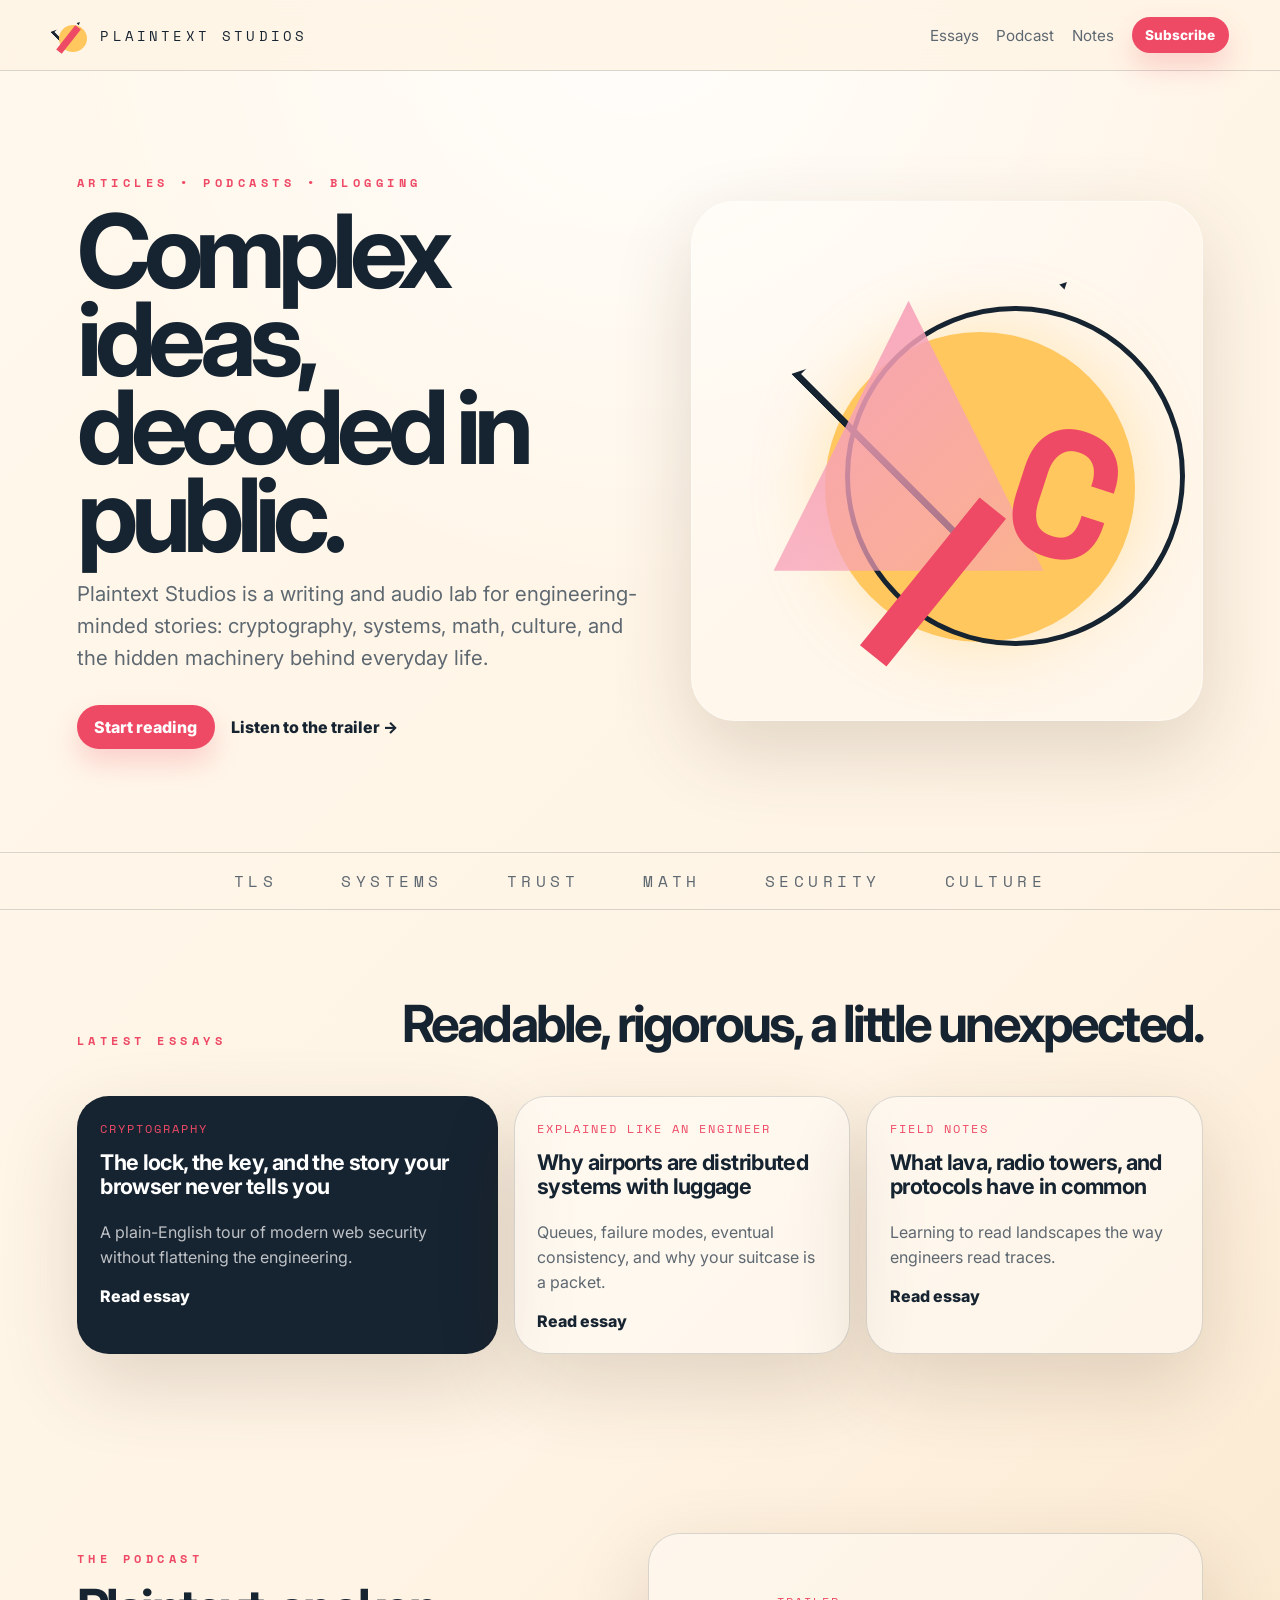
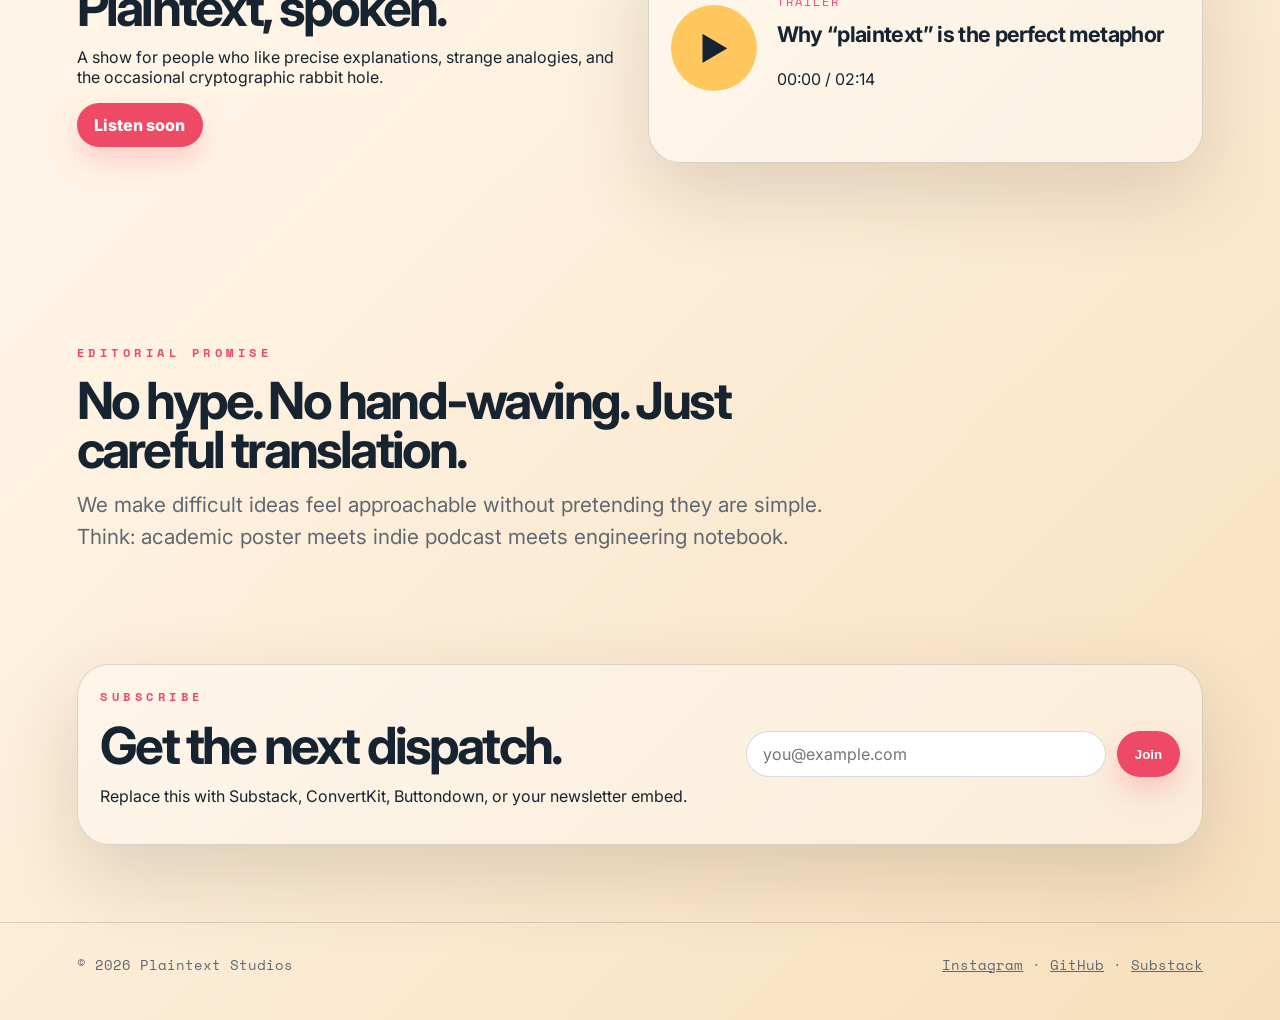
==== index.html @ 19e59476 "add root files" ====
<!doctype html>
<html lang="en">
<head>
  <meta charset="utf-8" />
  <meta name="viewport" content="width=device-width, initial-scale=1" />
  <title>Plaintext Studios — Articles, podcasts, and clear technical essays</title>
  <meta name="description" content="Plaintext Studios turns complex ideas into essays, podcasts, and field notes for curious engineers and thoughtful readers." />
  <link rel="stylesheet" href="styles.css" />
</head>
<body>
  <header class="site-header">
    <a class="brand" href="#">
      <span class="brand-mark" aria-hidden="true">
        <span class="tri"></span><span class="sun"></span><span class="slash"></span><span class="arc"></span>
      </span>
      <span>Plaintext Studios</span>
    </a>
    <nav>
      <a href="#essays">Essays</a>
      <a href="#podcast">Podcast</a>
      <a href="#notes">Notes</a>
      <a class="button small" href="#subscribe">Subscribe</a>
    </nav>
  </header>

  <main>
    <section class="hero">
      <div class="hero-copy">
        <p class="eyebrow">articles • podcasts • blogging</p>
        <h1>Complex ideas, decoded in public.</h1>
        <p class="lede">
          Plaintext Studios is a writing and audio lab for engineering-minded stories:
          cryptography, systems, math, culture, and the hidden machinery behind everyday life.
        </p>
        <div class="hero-actions">
          <a class="button" href="#subscribe">Start reading</a>
          <a class="text-link" href="#podcast">Listen to the trailer →</a>
        </div>
      </div>

      <div class="hero-art" aria-label="Abstract geometric artwork inspired by the Plaintext Studios logo">
        <div class="orb"></div>
        <div class="outline-circle"></div>
        <div class="outline-triangle"></div>
        <div class="pink-triangle"></div>
        <div class="bar"></div>
        <div class="curve">C</div>
      </div>
    </section>

    <section class="ticker" aria-label="Brand topics">
      <span>TLS</span><span>Systems</span><span>Trust</span><span>Math</span><span>Security</span><span>Culture</span>
    </section>

    <section id="essays" class="section">
      <div class="section-heading">
        <p class="eyebrow">Latest essays</p>
        <h2>Readable, rigorous, a little unexpected.</h2>
      </div>
      <div class="cards">
        <article class="card featured">
          <p class="tag">Cryptography</p>
          <h3>The lock, the key, and the story your browser never tells you</h3>
          <p>A plain-English tour of modern web security without flattening the engineering.</p>
          <a href="#">Read essay</a>
        </article>
        <article class="card">
          <p class="tag">Explained like an engineer</p>
          <h3>Why airports are distributed systems with luggage</h3>
          <p>Queues, failure modes, eventual consistency, and why your suitcase is a packet.</p>
          <a href="#">Read essay</a>
        </article>
        <article class="card">
          <p class="tag">Field notes</p>
          <h3>What lava, radio towers, and protocols have in common</h3>
          <p>Learning to read landscapes the way engineers read traces.</p>
          <a href="#">Read essay</a>
        </article>
      </div>
    </section>

    <section id="podcast" class="section split">
      <div>
        <p class="eyebrow">The podcast</p>
        <h2>Plaintext, spoken.</h2>
        <p>
          A show for people who like precise explanations, strange analogies, and the occasional cryptographic rabbit hole.
        </p>
        <a class="button" href="#">Listen soon</a>
      </div>
      <div class="player-card">
        <div class="play">▶</div>
        <div>
          <p class="tag">Trailer</p>
          <h3>Why “plaintext” is the perfect metaphor</h3>
          <p>00:00 / 02:14</p>
        </div>
      </div>
    </section>

    <section id="notes" class="section manifesto">
      <p class="eyebrow">Editorial promise</p>
      <h2>No hype. No hand-waving. Just careful translation.</h2>
      <p>
        We make difficult ideas feel approachable without pretending they are simple.
        Think: academic poster meets indie podcast meets engineering notebook.
      </p>
    </section>

    <section id="subscribe" class="section subscribe">
      <div>
        <p class="eyebrow">Subscribe</p>
        <h2>Get the next dispatch.</h2>
        <p>Replace this with Substack, ConvertKit, Buttondown, or your newsletter embed.</p>
      </div>
      <form onsubmit="event.preventDefault(); alert('Hook this form to your newsletter provider.');">
        <input type="email" placeholder="you@example.com" aria-label="Email address" required />
        <button class="button" type="submit">Join</button>
      </form>
    </section>
  </main>

  <footer>
    <p>© <span id="year"></span> Plaintext Studios</p>
    <p><a href="#">Instagram</a> · <a href="#">GitHub</a> · <a href="#">Substack</a></p>
  </footer>

  <script src="script.js"></script>
</body>
</html>
---- styles.css ----
@import url('https://fonts.googleapis.com/css2?family=Inter:wght@400;500;700;800&family=Space+Mono:wght@400;700&display=swap');

:root{
  --ink:#162330;
  --muted:#5e6871;
  --paper:#fff4e5;
  --paper-deep:#f8dfbc;
  --pink:#ee4965;
  --pink-soft:#f7a1b8;
  --gold:#ffc75e;
  --line:rgba(22,35,48,.16);
  --shadow: 0 30px 80px rgba(68, 42, 20, .16);
}

*{box-sizing:border-box}
html{scroll-behavior:smooth}
body{
  margin:0;
  color:var(--ink);
  background:
    radial-gradient(circle at 50% 0%, rgba(255,255,255,.85), transparent 38rem),
    linear-gradient(135deg, #fff8ec 0%, var(--paper) 50%, #f7dfbd 100%);
  font-family:Inter, system-ui, -apple-system, BlinkMacSystemFont, sans-serif;
}

a{color:inherit}
.site-header{
  position:sticky; top:0; z-index:10;
  display:flex; align-items:center; justify-content:space-between;
  padding:1rem clamp(1rem, 4vw, 4rem);
  background:rgba(255,244,229,.78);
  backdrop-filter: blur(18px);
  border-bottom:1px solid var(--line);
}
.brand{display:flex;align-items:center;gap:.7rem;text-decoration:none;text-transform:uppercase;letter-spacing:.22em;font-family:"Space Mono", monospace;font-size:.9rem}
.brand-mark{position:relative;width:38px;height:38px;display:inline-block}
.brand-mark .sun{position:absolute;inset:9px 2px 2px 8px;border-radius:50%;background:var(--gold)}
.brand-mark .tri{position:absolute;left:5px;top:2px;width:28px;height:28px;border:3px solid var(--ink);transform:rotate(45deg);clip-path:polygon(50% 0, 100% 100%, 0 100%)}
.brand-mark .slash{position:absolute;width:7px;height:31px;background:var(--pink);left:14px;top:8px;transform:rotate(38deg)}
.brand-mark .arc{position:absolute;right:0;bottom:1px;font-family:"Space Mono";font-weight:700;color:var(--pink);font-size:26px;line-height:1}
nav{display:flex;gap:1.1rem;align-items:center;font-size:.95rem}
nav a{text-decoration:none;color:var(--muted)}
.button{
  display:inline-flex;align-items:center;justify-content:center;
  min-height:44px;padding:.75rem 1.1rem;border-radius:999px;
  background:var(--pink);color:white;text-decoration:none;border:0;font-weight:800;
  box-shadow:0 14px 28px rgba(238,73,101,.22);cursor:pointer;
}
.button.small{min-height:36px;padding:.55rem .85rem;font-size:.85rem}
.text-link{font-weight:800;text-decoration:none}
.hero{
  min-height:78vh;display:grid;grid-template-columns:1.05fr .95fr;gap:3rem;
  align-items:center;padding:clamp(3rem,8vw,7rem) clamp(1rem,6vw,6rem);
}
.eyebrow{
  margin:0 0 .9rem;text-transform:uppercase;letter-spacing:.36em;
  font-family:"Space Mono", monospace;color:var(--pink);font-size:.78rem;font-weight:700;
}
h1,h2,h3,p{margin-top:0}
h1{font-size:clamp(3.4rem, 8vw, 8.4rem);letter-spacing:-.07em;line-height:.86;margin-bottom:1.2rem}
h2{font-size:clamp(2rem,4vw,4.2rem);letter-spacing:-.055em;line-height:.95;margin-bottom:1rem}
h3{font-size:1.35rem;letter-spacing:-.03em;line-height:1.1}
.lede{font-size:clamp(1.1rem,1.6vw,1.45rem);line-height:1.55;color:var(--muted);max-width:45rem}
.hero-actions{display:flex;gap:1rem;align-items:center;flex-wrap:wrap;margin-top:2rem}
.hero-art{
  position:relative;min-height:520px;border-radius:44px;background:rgba(255,255,255,.22);
  box-shadow:var(--shadow);overflow:hidden;border:1px solid rgba(255,255,255,.4);
}
.orb{position:absolute;width:310px;height:310px;border-radius:50%;background:var(--gold);left:26%;top:25%;box-shadow:0 0 70px rgba(255,199,94,.42)}
.outline-circle{position:absolute;width:340px;height:340px;border:5px solid var(--ink);border-radius:50%;left:30%;top:20%}
.outline-triangle{position:absolute;width:260px;height:260px;border:7px solid var(--ink);transform:rotate(45deg);left:30%;top:8%;clip-path:polygon(50% 0,100% 100%,0 100%)}
.pink-triangle{position:absolute;width:270px;height:270px;background:linear-gradient(135deg,var(--pink-soft),rgba(247,161,184,.55));left:16%;top:19%;clip-path:polygon(50% 0,100% 100%,0 100%)}
.bar{position:absolute;width:34px;height:190px;background:var(--pink);left:44%;top:55%;transform:rotate(39deg)}
.curve{position:absolute;color:var(--pink);font:800 180px/1 "Space Mono";right:16%;top:38%;transform:rotate(18deg)}
.ticker{
  border-block:1px solid var(--line);padding:1rem;display:flex;justify-content:center;gap:clamp(1rem,5vw,4rem);
  font-family:"Space Mono";letter-spacing:.28em;text-transform:uppercase;color:var(--muted);overflow:hidden;
}
.section{padding:clamp(3.5rem,7vw,6rem) clamp(1rem,6vw,6rem)}
.section-heading{display:flex;justify-content:space-between;gap:2rem;align-items:end;margin-bottom:2rem}
.cards{display:grid;grid-template-columns:1.25fr 1fr 1fr;gap:1rem}
.card,.player-card,.subscribe{
  border:1px solid var(--line);border-radius:32px;padding:1.4rem;background:rgba(255,255,255,.38);box-shadow:var(--shadow);
}
.card.featured{background:var(--ink);color:white}
.card p{color:var(--muted);line-height:1.55}
.card.featured p{color:rgba(255,255,255,.72)}
.tag{font-family:"Space Mono";font-size:.78rem;text-transform:uppercase;letter-spacing:.16em;color:var(--pink)!important}
.card a{font-weight:800;text-decoration:none}
.split{display:grid;grid-template-columns:1fr 1fr;gap:1rem;align-items:center}
.player-card{display:flex;align-items:center;gap:1.2rem;min-height:230px}
.play{width:86px;height:86px;border-radius:50%;display:grid;place-items:center;background:var(--gold);font-size:2rem}
.manifesto{max-width:920px}
.manifesto p:last-child{font-size:1.3rem;line-height:1.55;color:var(--muted)}
.subscribe{display:flex;justify-content:space-between;gap:2rem;align-items:center;margin:0 clamp(1rem,6vw,6rem) clamp(3rem,6vw,5rem)}
form{display:flex;gap:.7rem;flex-wrap:wrap}
input{min-height:46px;border:1px solid var(--line);border-radius:999px;background:white;padding:0 1rem;font:inherit;min-width:min(360px,80vw)}
footer{padding:2rem clamp(1rem,6vw,6rem);display:flex;justify-content:space-between;color:var(--muted);font-family:"Space Mono";font-size:.86rem;border-top:1px solid var(--line)}

@media (max-width: 850px){
  .site-header, footer{align-items:flex-start;gap:1rem;flex-direction:column}
  nav{flex-wrap:wrap}
  .hero,.split{grid-template-columns:1fr}
  .hero-art{min-height:420px}
  .cards{grid-template-columns:1fr}
  .section-heading,.subscribe{display:block}
}
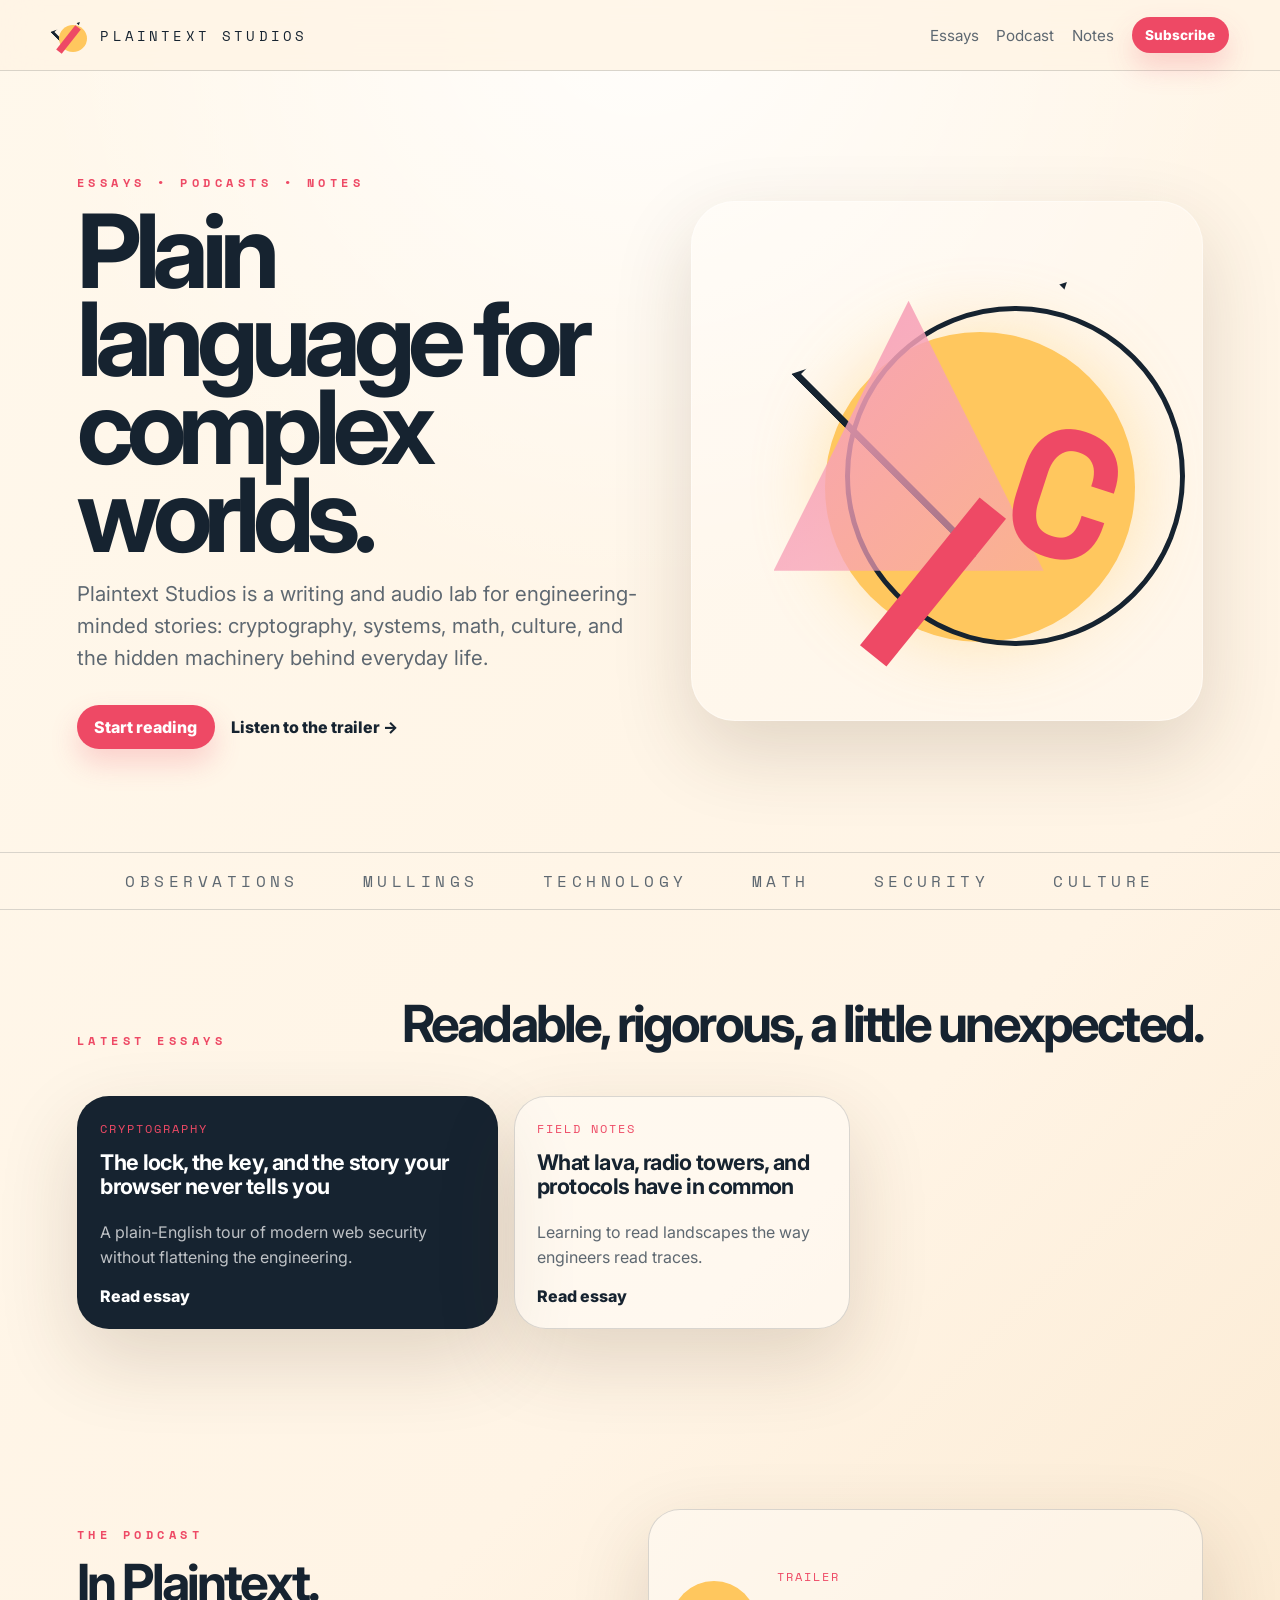
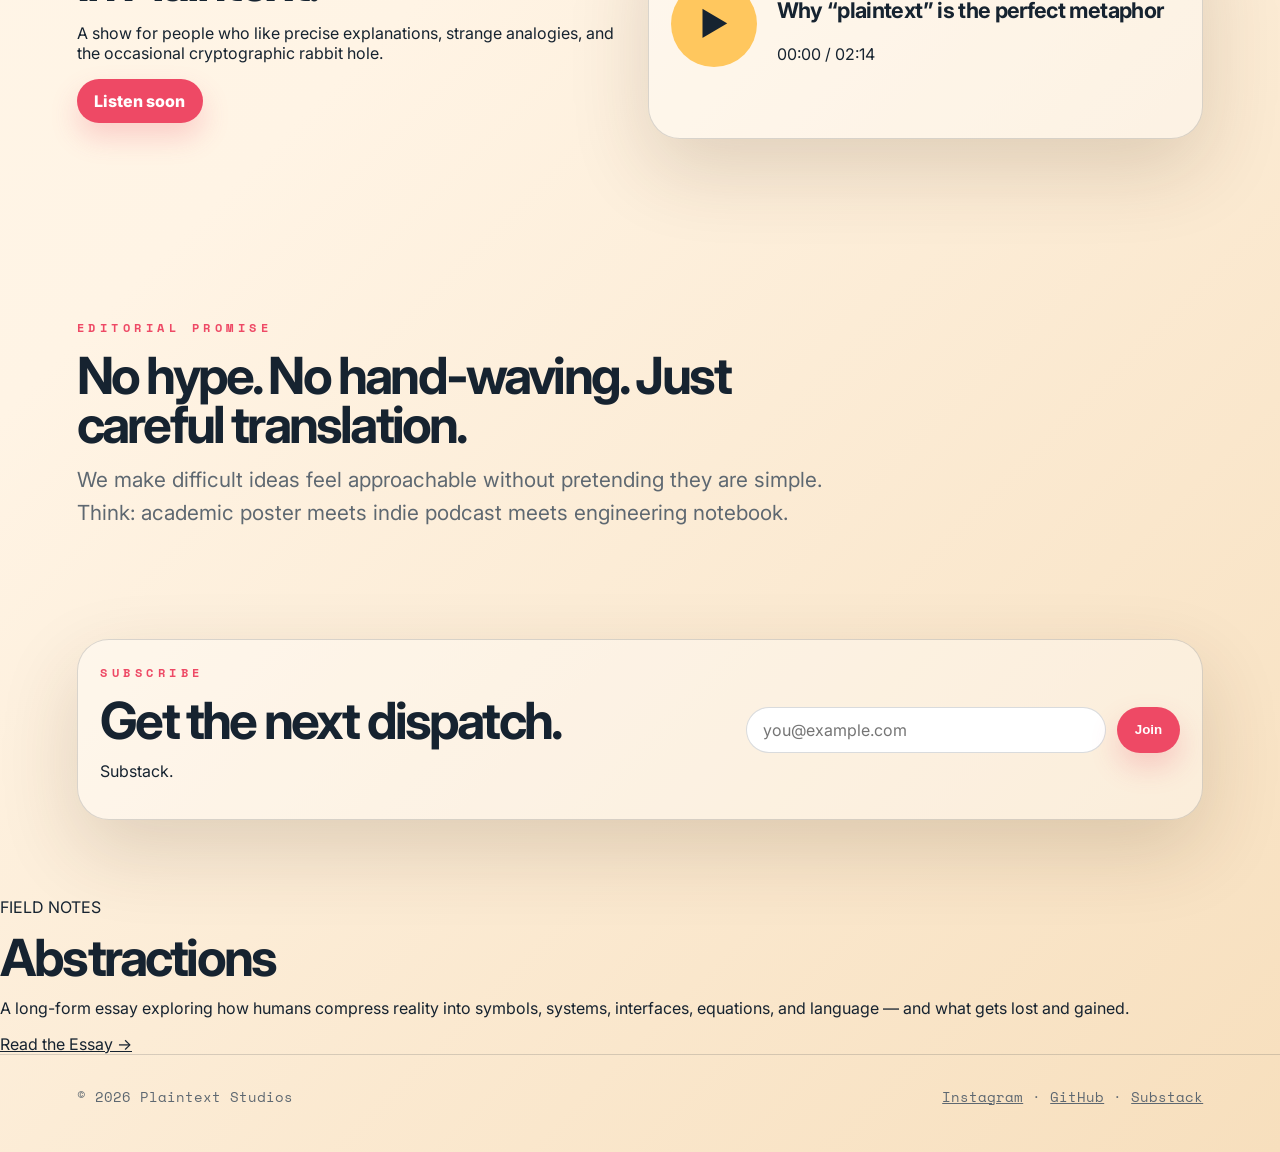
==== commit fa2e360c: "Update index.html Adding essay links" ====
--- a/index.html
+++ b/index.html
@@ -3,7 +3,7 @@
 <head>
   <meta charset="utf-8" />
   <meta name="viewport" content="width=device-width, initial-scale=1" />
-  <title>Plaintext Studios — Articles, podcasts, and clear technical essays</title>
+  <title>Plaintext Studios — Essays, podcasts, and notes</title>
   <meta name="description" content="Plaintext Studios turns complex ideas into essays, podcasts, and field notes for curious engineers and thoughtful readers." />
   <link rel="stylesheet" href="styles.css" />
 </head>
@@ -26,8 +26,8 @@
   <main>
     <section class="hero">
       <div class="hero-copy">
-        <p class="eyebrow">articles • podcasts • blogging</p>
-        <h1>Complex ideas, decoded in public.</h1>
+        <p class="eyebrow">essays • podcasts • Notes</p>
+        <h1>Plain language for complex worlds.</h1>
         <p class="lede">
           Plaintext Studios is a writing and audio lab for engineering-minded stories:
           cryptography, systems, math, culture, and the hidden machinery behind everyday life.
@@ -49,7 +49,7 @@
     </section>
 
     <section class="ticker" aria-label="Brand topics">
-      <span>TLS</span><span>Systems</span><span>Trust</span><span>Math</span><span>Security</span><span>Culture</span>
+      <span>Observations</span><span>Mullings</span><span>Technology</span><span>Math</span><span>Security</span><span>Culture</span>
     </section>
 
     <section id="essays" class="section">
@@ -65,12 +65,6 @@
           <a href="#">Read essay</a>
         </article>
         <article class="card">
-          <p class="tag">Explained like an engineer</p>
-          <h3>Why airports are distributed systems with luggage</h3>
-          <p>Queues, failure modes, eventual consistency, and why your suitcase is a packet.</p>
-          <a href="#">Read essay</a>
-        </article>
-        <article class="card">
           <p class="tag">Field notes</p>
           <h3>What lava, radio towers, and protocols have in common</h3>
           <p>Learning to read landscapes the way engineers read traces.</p>
@@ -82,7 +76,7 @@
     <section id="podcast" class="section split">
       <div>
         <p class="eyebrow">The podcast</p>
-        <h2>Plaintext, spoken.</h2>
+        <h2>In Plaintext.</h2>
         <p>
           A show for people who like precise explanations, strange analogies, and the occasional cryptographic rabbit hole.
         </p>
@@ -111,13 +105,24 @@
       <div>
         <p class="eyebrow">Subscribe</p>
         <h2>Get the next dispatch.</h2>
-        <p>Replace this with Substack, ConvertKit, Buttondown, or your newsletter embed.</p>
+        <p>Substack.</p>
       </div>
       <form onsubmit="event.preventDefault(); alert('Hook this form to your newsletter provider.');">
         <input type="email" placeholder="you@example.com" aria-label="Email address" required />
         <button class="button" type="submit">Join</button>
       </form>
     </section>
+    <section class="field-notes">
+  <div class="container">
+    <p class="section-label">FIELD NOTES</p>
+    <h2>Abstractions</h2>
+    <p>
+      A long-form essay exploring how humans compress reality into symbols,
+      systems, interfaces, equations, and language — and what gets lost and gained.
+    </p>
+    <a class="essay-link" href="abstractions.html">Read the Essay →</a>
+  </div>
+</section>
   </main>
 
   <footer>
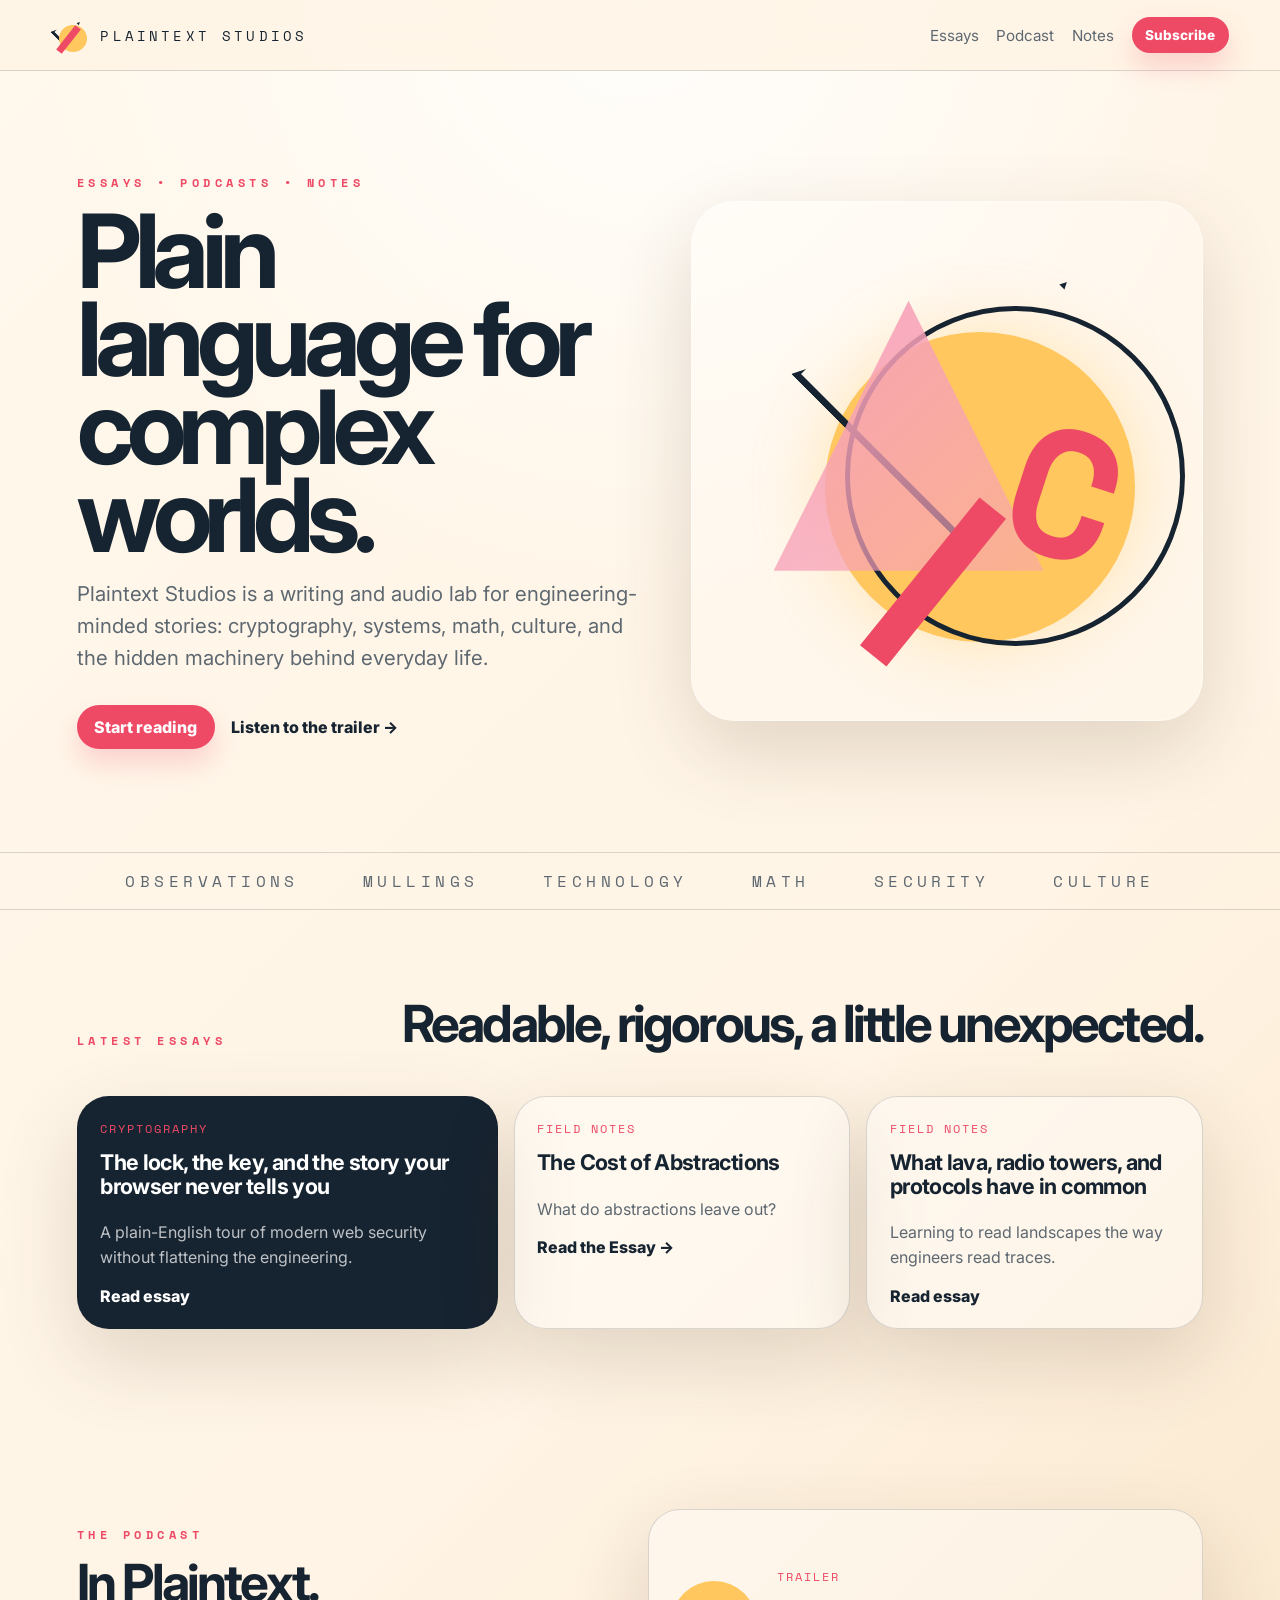
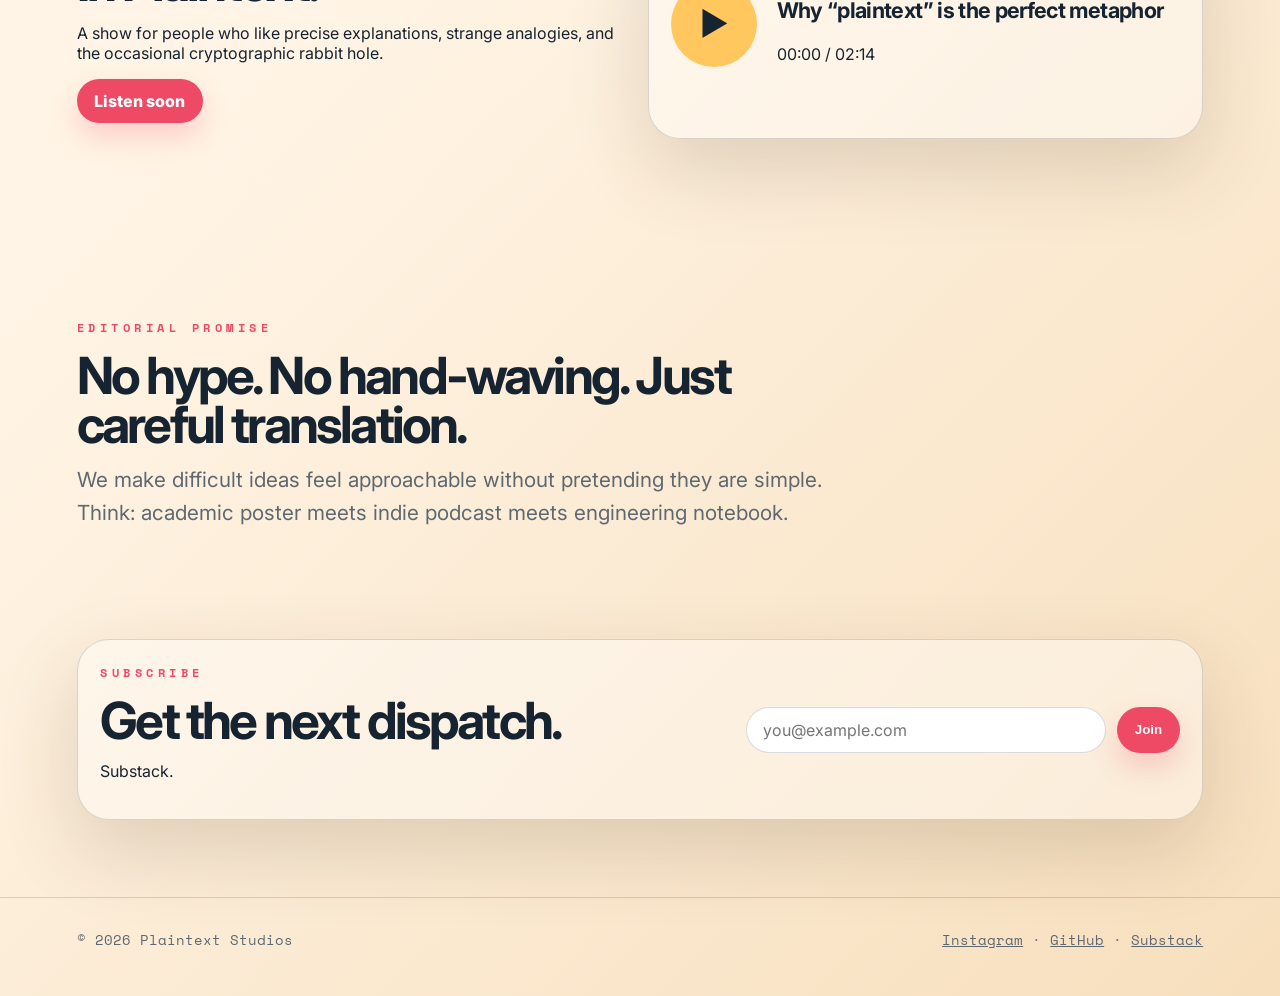
==== commit 4f881b14: "Update index.html" ====
--- a/index.html
+++ b/index.html
@@ -64,6 +64,11 @@
           <p>A plain-English tour of modern web security without flattening the engineering.</p>
           <a href="#">Read essay</a>
         </article>
+  <article class="card">
+          <p class="tag">field notes</p>
+          <h3>The Cost of Abstractions</h3>
+          <p>What do abstractions leave out?</p>
+ <a class="essay-link" href="abstractions.html">Read the Essay →</a>        </article>
         <article class="card">
           <p class="tag">Field notes</p>
           <h3>What lava, radio towers, and protocols have in common</h3>
@@ -112,17 +117,6 @@
         <button class="button" type="submit">Join</button>
       </form>
     </section>
-    <section class="field-notes">
-  <div class="container">
-    <p class="section-label">FIELD NOTES</p>
-    <h2>Abstractions</h2>
-    <p>
-      A long-form essay exploring how humans compress reality into symbols,
-      systems, interfaces, equations, and language — and what gets lost and gained.
-    </p>
-    <a class="essay-link" href="abstractions.html">Read the Essay →</a>
-  </div>
-</section>
   </main>
 
   <footer>
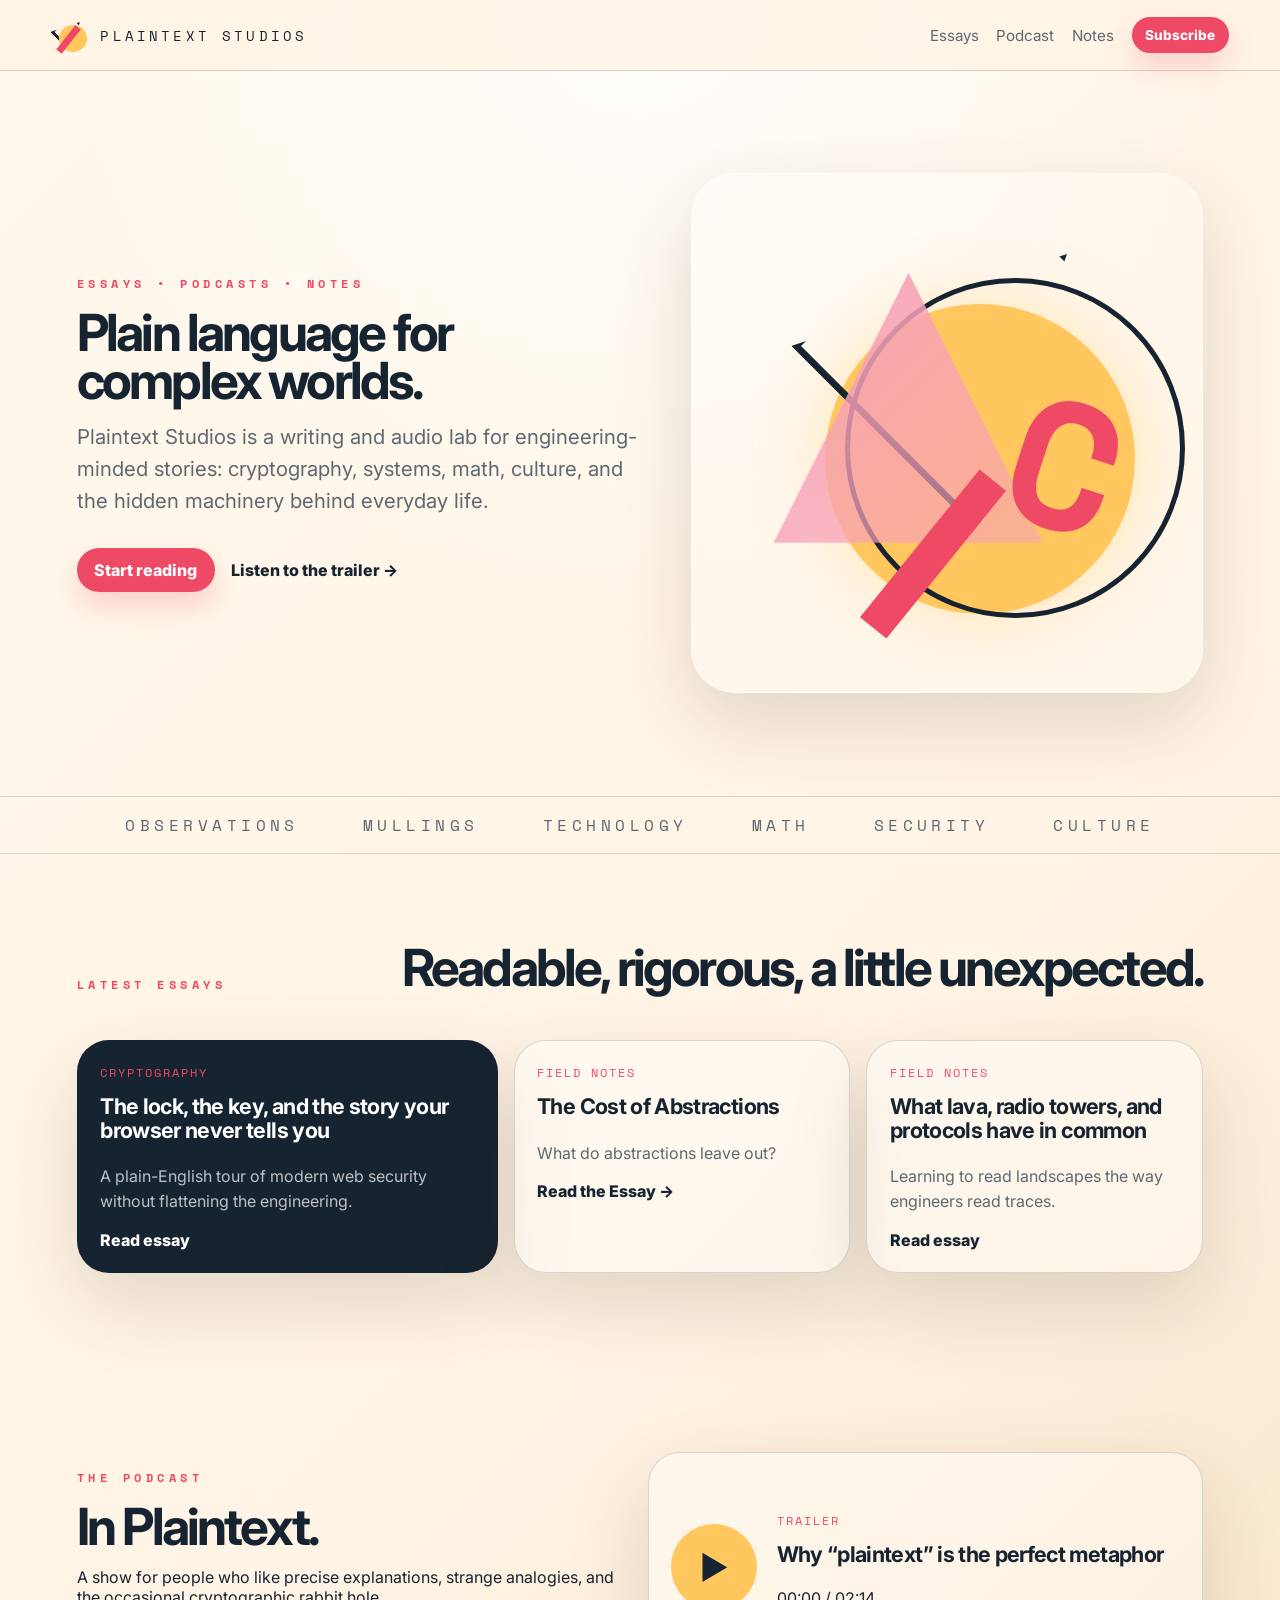
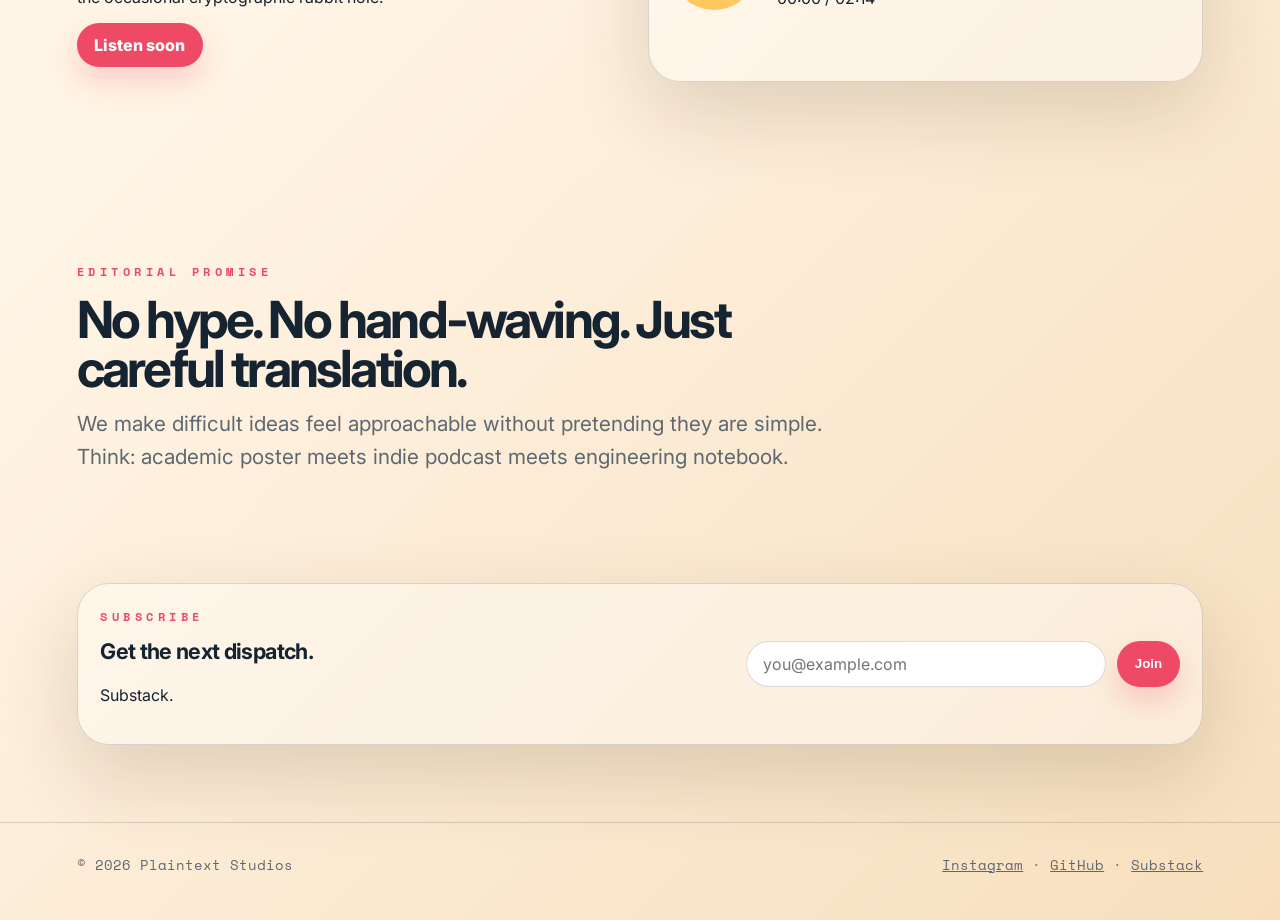
==== commit ae0682eb: "Update index.html" ====
--- a/index.html
+++ b/index.html
@@ -27,7 +27,7 @@
     <section class="hero">
       <div class="hero-copy">
         <p class="eyebrow">essays • podcasts • Notes</p>
-        <h1>Plain language for complex worlds.</h1>
+        <h2>Plain language for complex worlds.</h2>
         <p class="lede">
           Plaintext Studios is a writing and audio lab for engineering-minded stories:
           cryptography, systems, math, culture, and the hidden machinery behind everyday life.
@@ -109,7 +109,7 @@
     <section id="subscribe" class="section subscribe">
       <div>
         <p class="eyebrow">Subscribe</p>
-        <h2>Get the next dispatch.</h2>
+        <h3>Get the next dispatch.</h3>
         <p>Substack.</p>
       </div>
       <form onsubmit="event.preventDefault(); alert('Hook this form to your newsletter provider.');">
